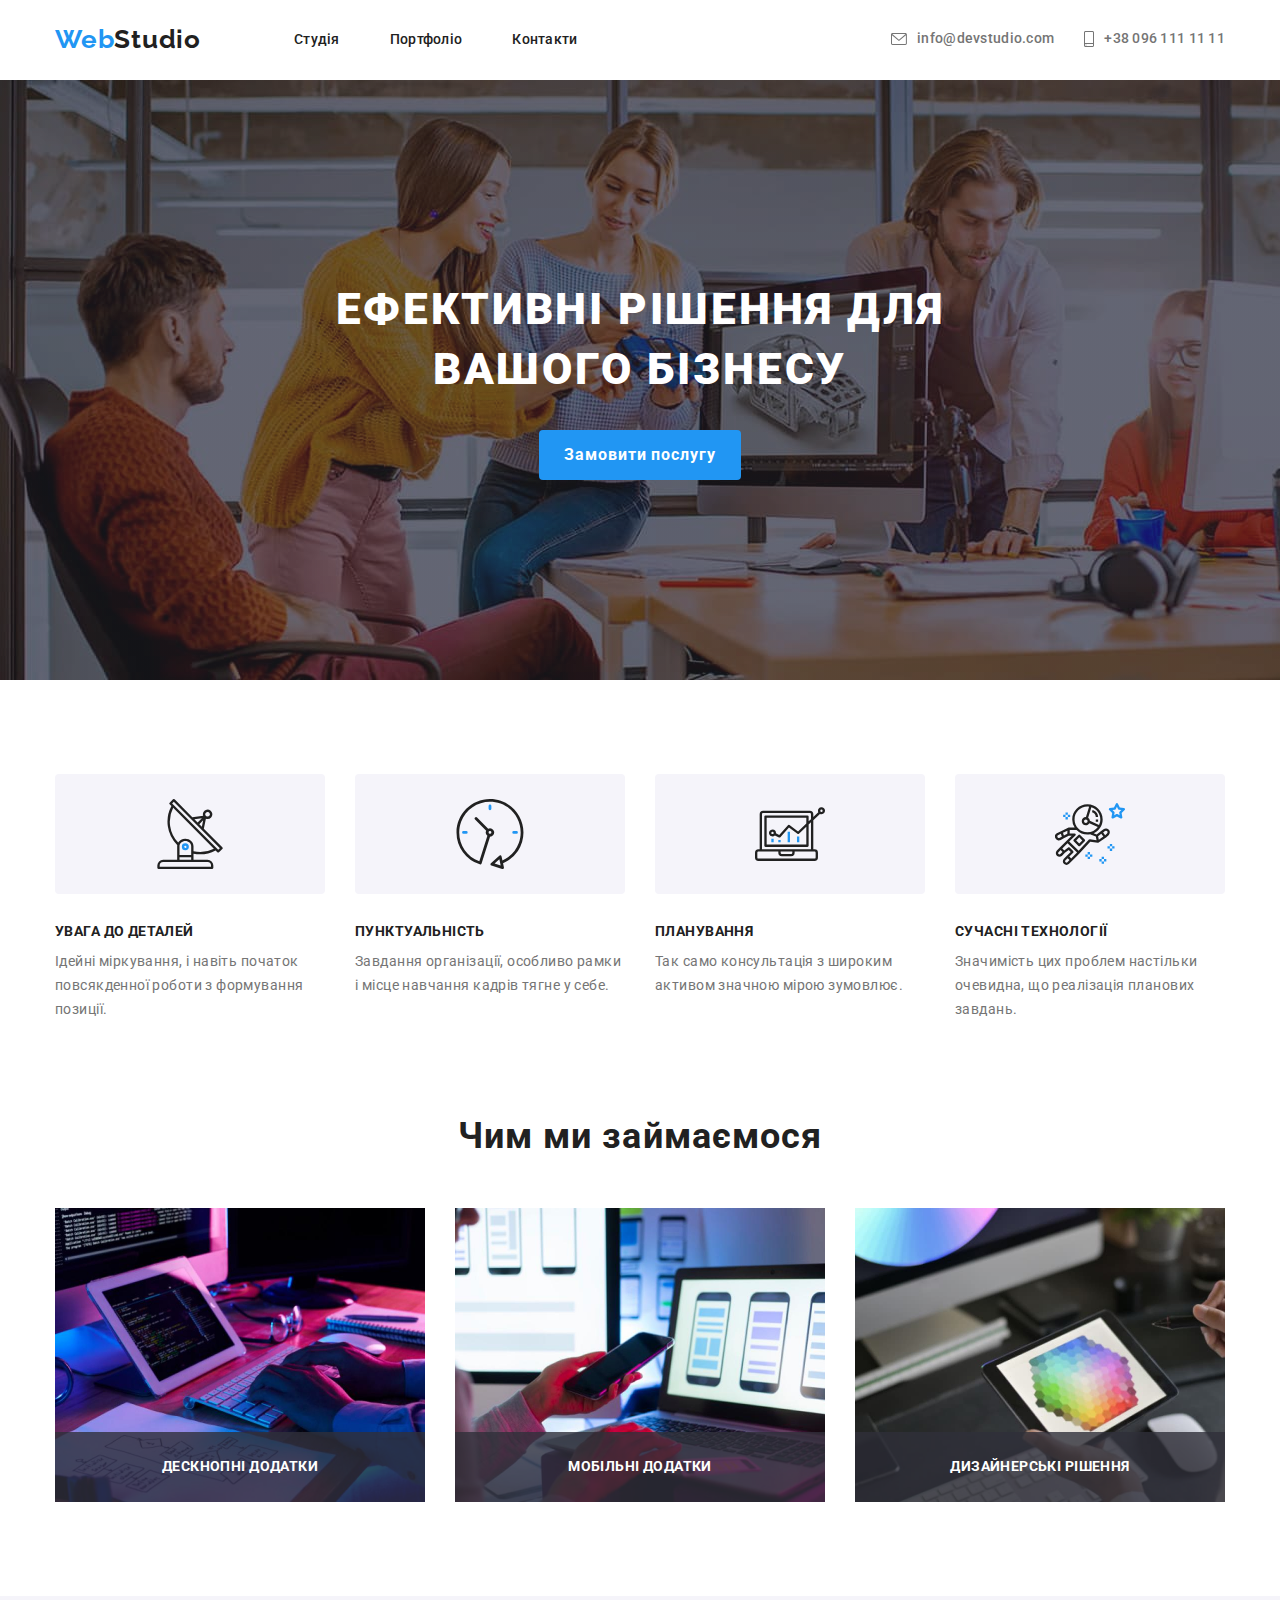
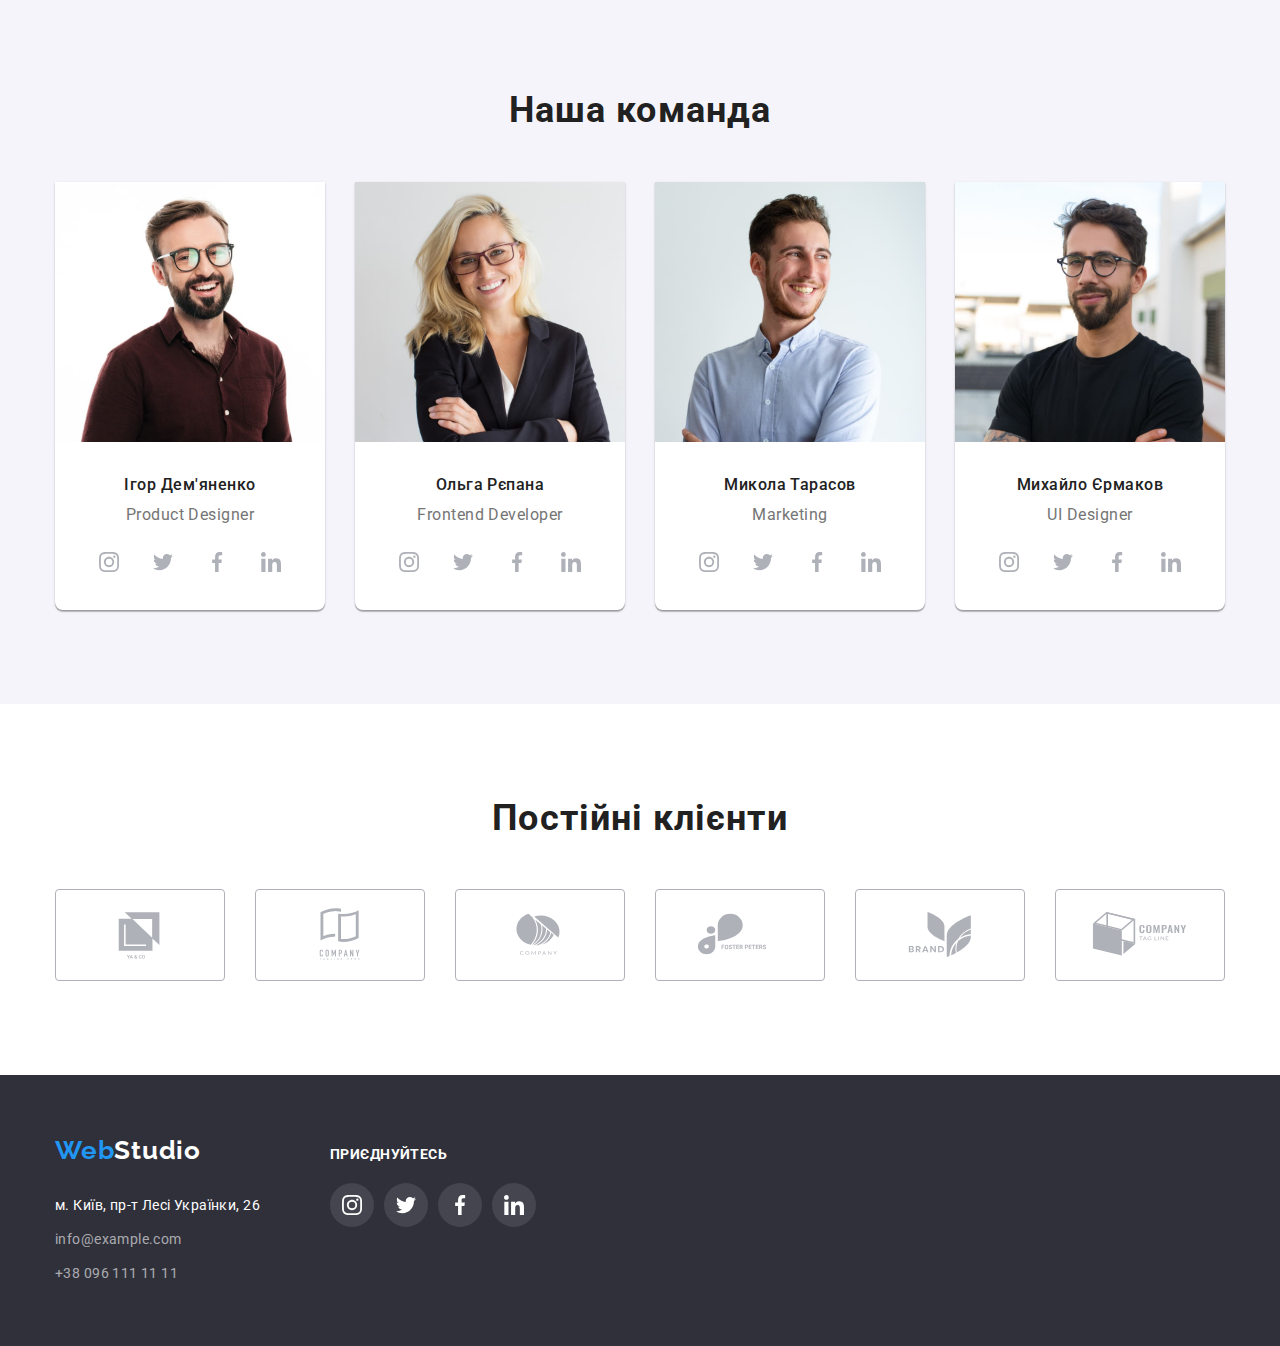
==== index.html @ 7681b35d "goit-markup-hw-05" ====
<!DOCTYPE html>
<html lang="en">
<head>
    <meta charset="UTF-8">
    <meta http-equiv="X-UA-Compatible" content="IE=edge">
    <meta name="viewport" content="width=device-width, initial-scale=1.0">
    <link rel="preconnect" href="https://fonts.googleapis.com">
    <link rel="preconnect" href="https://fonts.gstatic.com" crossorigin>
    <link href="https://fonts.googleapis.com/css2?family=Raleway:wght@700&family=Roboto:wght@400;500;700;900&display=swap" rel="stylesheet">
    <link rel="stylesheet" href="https://cdnjs.cloudflare.com/ajax/libs/modern-normalize/1.1.0/modern-normalize.min.css" />
    <link rel="stylesheet" href="./css/styles.css" />
    <title>Document</title>
</head>
<body>
    <!-- Шапка сайту -------------------------------->
    <header class="header">
        <div class="container">
        <nav class="header-nav">
            <span class="logo-setting">
                <a href="" class="logo ">Web</a></li>
                <a href="" class="logo black-logo">Studio</a></li>
            </span>
            <ul class="nav-list ">
                <li class="item-nav"><a href="#" class="site-nav">Студія</a></li>
                <li class="item-nav"><a href="./portfolio.html" class="site-nav">Портфоліо</a></li>
                <li class="item-nav"><a href="#" class="site-nav">Контакти</a></li>
            </ul>
        </nav>
            <ul class="header-addres">
                <li class="item"><a href="emaito:info@devstudio.com" class="header-contact"> 
                    <svg class="icon-email"> <use href="./images/icons.svg#icon-email"></use></svg>info@devstudio.com</a></li>
                <li class="item"><a href="tel:+38 096 111 11 11" class="header-contact">
                    <svg class="icon-tel"><use href="./images/icons.svg#icon-tel"></use></svg>+38 096 111 11 11</a></li>
            </ul>
        </div>
    </header>

    <main>
    <!-- Герой --------------------------------------->
        <section class="hero">
            <div class="container">
                <h1 class="hero-title">ЕФЕКТИВНІ РІШЕННЯ ДЛЯ<br>ВАШОГО БІЗНЕСУ</h1>
                <button class="hero-button" data-modal-open>Замовити послугу</button>
            </div>
        </section>
    <!-- Переваги ------------------------------------>
        <section class="info">
            <div class="container">
            <ul class="list-title">
                <li class="item">
                    <div class="icon-info">
                    <svg class="icon-attention"><use href="./images/icons.svg#icon-attention"></use></svg></div>
                    <h3 class="title">УВАГА ДО ДЕТАЛЕЙ</h3>
                    <p class="title-text">Ідейні міркування, і навіть початок повсякденної роботи з формування позиції.</p>
                </li>

                <li class="item">
                    <div class="icon-info">
                    <svg class="icon-attention"><use href="./images/icons.svg#icon-punctuality"></use></svg></div>
                    <h3 class="title">ПУНКТУАЛЬНІСТЬ</h3>
                    <p class="title-text">Завдання організації, особливо рамки і місце навчання кадрів тягне у себе.</p>
                </li>

                <li class="item">
                    <div class="icon-info">
                    <svg class="icon-attention"><use href="./images/icons.svg#icon-plan"></use></svg></div>
                    <h3 class="title">ПЛАНУВАННЯ</h3>
                    <p class="title-text">Так само консультація з широким активом значною мірою зумовлює.</p> 
                </li>

                <li class="item">
                    <div class="icon-info">
                    <svg class="icon-attention"><use href="./images/icons.svg#icon-technology"></use></svg></div>
                    <h3 class="title">СУЧАСНІ ТЕХНОЛОГІЇ</h3>
                    <p class="title-text">Значимість цих проблем настільки очевидна, що реалізація планових завдань.</p>
                </li>
            </ul>
        </div>
        </section>
    <!-- Заняття проекту ----------------------------->
            <section class="what-we-do">
                <div class="container">
                <h2 class="big-title">Чим ми займаємося</h2>
                <ul class="list-images">
                    <li class="item"> <img src="./images/image.jpg" alt="80% практики" width="370"/>
                        <div class="image-bottom"><p class="image-text">ДЕСКНОПНІ ДОДАТКИ</p></div>
                    </li>

                    <li class="item"> <img src="./images/image1.jpg" alt="робота з прогами на телефоні" width="370"/>
                        <div class="image-bottom"><p class="image-text">МОБІЛЬНІ ДОДАТКИ</p></div>
                    </li>

                    <li class="item"> <img src="./images/image2.jpg" alt="оформлення сайтів" width="370"/>
                        <div class="image-bottom"><p class="image-text">ДИЗАЙНЕРСЬКІ РІШЕННЯ</p></div>
                    </li>
                </ul>
            </div>
            </section>
    <!-- Команда проекту ----------------------------->
            <section class="team">
                <div class="container">
                    <h2 class="big-title">Наша команда</h2>
                <ul class="team-list ">
                    <li class="item"> 
                        <img src="./images/image3.jpg" alt="Ігор Дем'яненко" width="270"/>
                        <div class="worker-board">
                        <h3 class="name-worker">Ігор Дем'яненко</h3>
                        <p class="proffesion">Product Designer</p>
                        <ul class="social-list">
                            <li class="item"><a href="https://www.instagram.com/" class="social-link">  
                                    <svg class="social"><use href="./images/icons.svg#icon-instagram"></use></svg></a></li>
                            <li class="item"><a href="https://www.instagram.com/" class="social-link">
                                    <svg class="social"><use href="./images/icons.svg#icon-twitter"></use></svg></a></li>
                            <li class="item"><a href="https://www.instagram.com/" class="social-link"> 
                                    <svg class="social"><use href="./images/icons.svg#icon-facebook"></use></svg></a></li>
                            <li class="item"><a href="https://www.instagram.com/" class="social-link"> 
                                    <svg class="social"><use href="./images/icons.svg#icon-linkedin"></use></svg></a></li>
                        </ul>
                    </div>
                    </li>

                    <li class="item"> <img src="./images/image4.jpg" alt="Ольга Рєпана" width="270"/>
                        <div class="worker-board">
                        <h3 class="name-worker">Ольга Рєпана</h3>
                        <p class="proffesion">Frontend Developer</p>
                        <ul class="social-list">
                            <li class="item"><a href="https://www.instagram.com/" class="social-link">  
                                    <svg class="social"><use href="./images/icons.svg#icon-instagram"></use></svg></a></li>
                            <li class="item"><a href="https://www.instagram.com/" class="social-link">
                                    <svg class="social"><use href="./images/icons.svg#icon-twitter"></use></svg></a></li>
                            <li class="item"><a href="https://www.instagram.com/" class="social-link"> 
                                    <svg class="social"><use href="./images/icons.svg#icon-facebook"></use></svg></a></li>
                            <li class="item"><a href="https://www.instagram.com/" class="social-link"> 
                                    <svg class="social"><use href="./images/icons.svg#icon-linkedin"></use></svg></a></li>
                        </ul>
                    </div>
                    </li>

                    <li class="item"> <img src="./images/image5.jpg" alt="Микола Тарасов" width="270"/>
                        <div class="worker-board">
                        <h3 class="name-worker">Микола Тарасов</h3>
                        <p class="proffesion">Marketing</p>
                        <ul class="social-list">
                            <li class="item"><a href="https://www.instagram.com/" class="social-link">  
                                    <svg class="social"><use href="./images/icons.svg#icon-instagram"></use></svg></a></li>
                            <li class="item"><a href="https://www.instagram.com/" class="social-link">
                                    <svg class="social"><use href="./images/icons.svg#icon-twitter"></use></svg></a></li>
                            <li class="item"><a href="https://www.instagram.com/" class="social-link"> 
                                    <svg class="social"><use href="./images/icons.svg#icon-facebook"></use></svg></a></li>
                            <li class="item"><a href="https://www.instagram.com/" class="social-link"> 
                                    <svg class="social"><use href="./images/icons.svg#icon-linkedin"></use></svg></a></li>
                        </ul>
                    </div>
                    </li>

                    <li class="item"> <img src="./images/image6.jpg" alt="Михайло Єрмаков" width="270"/>
                        <div class="worker-board">
                        <h3 class="name-worker">Михайло Єрмаков</h3>
                        <p class="proffesion">UI Designer</p>
                        <ul class="social-list">
                            <li class="item"><a href="https://www.instagram.com/" class="social-link">  
                                    <svg class="social"><use href="./images/icons.svg#icon-instagram"></use></svg></a></li>
                            <li class="item"><a href="https://www.instagram.com/" class="social-link">
                                    <svg class="social"><use href="./images/icons.svg#icon-twitter"></use></svg></a></li>
                            <li class="item"><a href="https://www.instagram.com/" class="social-link"> 
                                    <svg class="social"><use href="./images/icons.svg#icon-facebook"></use></svg></a></li>
                            <li class="item"><a href="https://www.instagram.com/" class="social-link"> 
                                    <svg class="social"><use href="./images/icons.svg#icon-linkedin"></use></svg></a></li>
                        </ul>
                    </div>
                    </li>
                </ul>
                </div>
            </section>
            <section class="client">
                <div class="container">
                    <h2 class="big-title">Постійні клієнти</h2>
                    <ul class="client-list">
                        <li class="item"> <a href="#" class="client-link">
                            <svg class="icon-client"><use href="./images/icons.svg#icon-yasco"></use></svg></a></li>
                        <li class="item"> <a href="#" class="client-link">
                            <svg class="icon-client"><use href="./images/icons.svg#icon-tagline"></use></svg></a></li>
                        <li class="item"> <a href="#" class="client-link">
                            <svg class="icon-client"><use href="./images/icons.svg#icon-company"></use></svg></a></li>
                        <li class="item"> <a href="#" class="client-link">
                            <svg class="icon-client"><use href="./images/icons.svg#icon-foster"></use></svg></a></li>
                        <li class="item"> <a href="#" class="client-link">
                            <svg class="icon-client"><use href="./images/icons.svg#icon-brand"></use></svg></a></li>
                        <li class="item"> <a href="#" class="client-link">
                            <svg class="icon-client"><use href="./images/icons.svg#icon-companytagline"></use></svg></a></li>
                    </ul>
                </div>
            </section>
    </main>

<!-- Footer ------------------------------------------>
    <footer class="footer">
        <div class="container">
            <div class="footer-adress">
            <span class="logo-setting">
                <a href="" class="logo">Web</a></li>
                <a href="" class="logo logo-white">Studio</a></li>
            </span>
            <ul class="footer-list">
                <li class="item"><a href="" class="footer-street">м. Київ, пр-т Лесі Українки, 26</a></li>
                <li class="item"><a href="emailto:info@example.com" class="footer-contact">info@example.com</a></li>
                <li class="item"><a href="tel:+38 096 111 11 11" class="footer-contact">+38 096 111 11 11</a></li>
            </ul>
            </div>
            <div class="container-join">
            <h2 class="footer-title">ПРИЄДНУЙТЕСЬ</h2>
        <ul class="footer-social">
            <li class="item"><a href="https://www.instagram.com/"class="footer-button">
                    <svg class="social"><use href="./images/icons.svg#icon-instagram"></use></svg></a></li>
            <li class="item"><a href="https://www.instagram.com/"class="footer-button">
                    <svg class="social"><use href="./images/icons.svg#icon-twitter"></use></svg></a></li>
            <li class="item"><a href="https://www.instagram.com/"class="footer-button">
                    <svg class="social"><use href="./images/icons.svg#icon-facebook"></use></svg></a></li>
            <li class="item"><a href="https://www.instagram.com/"class="footer-button">
                    <svg class="social"><use href="./images/icons.svg#icon-linkedin"></use></svg></a></li>
        </ul>
            </div>
        </div>
    </footer>
    <div class="overlay is-hidden" data-modal>
        <div class="modal">
            <button class="button-x" data-modal-close>
            <svg class="icon-x"><use href="./images/icons.svg#icon-x"></use></svg>
            </button>
        </div>
    </div>
    <script src="./js/modal.js"></script>
</body>
</html>
---- css/styles.css ----
:root {
    --primary-text-color: #757575;
    --title-text-color: #212121;
    --button-color: #2196F3;
    }
    
    /* body----------------------------------------------------------*/
    ul,li,a,p,h1,h2,h3,h4,h5,h6{
        padding: 0px;
        margin:0px;
        list-style-type: none;
        text-decoration: none;
    }
    body {
        font-family: Roboto, sans-serif;
        color:var(--primary-text-color);
    }
    
    /*header---------------------------------------------------------*/
    .header {
        padding:0px;
        padding-top: 24px;
        padding-bottom: 25px;
        overflow: hidden;
    }
    .header > .container{
        width: 1200px;
        display: flex;
        padding: 0px 15px;
        margin:0px auto;
        justify-content: space-between;
    }
    .header-border {
        border-bottom: 1px solid #ECECEC;
    }
    .header-nav{
        display: inline-flex;
        align-items: center;
    }
    /* logo----------------------------------------------------------*/
    .logo-setting{
        display: flex;
    }
    .logo {
        font-family: Raleway, Georgia;
        color:#2196F3;
        font-weight: 700;
        font-size: 26px;
        line-height: 1.19;
        letter-spacing: 0.03em;
    }
    .black-logo{
        color:var(--title-text-color)
    }
/* header nav----------------------------------------------------*/
.nav-list{
    display: inline-flex;
    padding: 0;
    margin-left:93px;
}
.nav-list > .item-nav+.item-nav{
    margin-left:50px;
}
.nav-list > .item-nav{
    position: relative;
}
.you-here{
    
}
.site-nav::after{
    content: "";
    display: flex;
    position:absolute;
    width: 100%;
    height: 4px;
    background-color: var(--button-color);
    border-radius: 2px;
    left:0px;
    top:46px;
    opacity: 0;
    transition: opacity 250ms cubic-bezier(0.4, 0, 0.2, 1);
}
.site-nav:hover::after,
.site-nav:focus::after{
    opacity:1;
    transition: opacity 250ms cubic-bezier(0.4, 0, 0.2, 1);;
}
.site-nav {
    color: var(--title-text-color);
    font-weight: 500;
    font-size: 14px;
    line-height: 1.14;
    letter-spacing: 0.02em;
    text-decoration: none;
    transition: color 250ms cubic-bezier(0.4, 0, 0.2, 1);
}
.site-nav:hover,
.site-nav:focus{
    color: var(--button-color);
    transition: color 250ms cubic-bezier(0.4, 0, 0.2, 1);
}
/* header-contact------------------------------------------------*/
.header-addres{
    display: flex;
    align-items: center;
}
.header-contact{
    display: flex;
    color: var(--primary-text-color);
    font-weight: 500;
    font-size: 14px;
    line-height: 1.14;
    letter-spacing: 0.02em;
    text-decoration: none;
    align-items: center;
    transition: color 250ms cubic-bezier(0.4, 0, 0.2, 1);
}
.header-addres > .item+.item{
    margin-left: 30px;
}
.header-contact:hover,
.header-contact:focus{
    color: var(--button-color);
    transition: color 250ms cubic-bezier(0.4, 0, 0.2, 1);
}
.icon-email{
    display: inline-block;
    width: 16px;
    height: 12px;
    margin-right: 10px;
    fill:currentColor;
}
.icon-tel{
    display: inline-block;
    width: 10px;
    height: 16px;
    fill: currentColor;
    margin-right: 10px;
    transition: color 250ms cubic-bezier(0.4, 0, 0.2, 1);
}
.icon-tel:hover,
.icon-tel:focus{
    fill:var(--button-color);
    transition: color 250ms cubic-bezier(0.4, 0, 0.2, 1);
}

/*hero-----------------------------------------------------------*/
.hero {
    margin: auto;
    max-width: 1600px;
    background-image:
    linear-gradient(to right,
    rgba(47, 48, 58, 0.4),
    rgba(47, 48, 58, 0.4)
    ), 
    url(../images/new_photo.jpg);
    text-align: center;
    padding: 200px 0px;
}
.hero > .container{
    padding: 0px 15px;
    display: block;
    margin:0px auto;
    width: 1200px;
}
.hero-title {
    margin-bottom:30px;
    color:#FFFFFF;
    font-weight: 900;
    font-size: 44px;
    line-height: 1.36;
    letter-spacing: 0.06em;
}
.hero-button{
    display: inline-block;
    border: 1px solid transparent;
    border-radius: 4px;
    padding: 9px 24px ;
    font-family: Roboto, sans-serif;
    color:#FFFFFF;
    font-weight: 700;
    font-size: 16px;
    line-height: 1.92;
    background-color: var(--button-color);
    letter-spacing: 0.06em;
    justify-content: center;
    transform: scale(1);
    transition: transform 250ms cubic-bezier(0.4, 0, 0.2, 1);
}
.hero-button:hover,
.hero-button:focus{
    transform: scale(1.1);
    transition: transform 250ms cubic-bezier(0.4, 0, 0.2, 1);
}
.overlay{
    position: fixed;
    top:0;
    left:0;
    height: 100%;
    width: 100%;
    background-color:rgba(0, 0, 0, 0.2);
}
.overlay.is-hidden{
    opacity:0;
    pointer-events: none;
}
.modal{
    width: 528px;
    height: 581px;
    position: absolute;
    left:50%;
    top:50%;
    transform: translate(-50%, -50%);
    background-color: #fff;
    box-shadow: 0px 1px 3px rgba(0, 0, 0, 0.12), 
    0px 1px 1px rgba(0, 0, 0, 0.14), 
    0px 2px 1px rgba(0, 0, 0, 0.2);
    border-radius: 4px;

}
.button-x{
    position: absolute;
    padding: 0px;
    top:8px;
    right: 8px;
    width: 30px;
    height: 30px;
    border: 1px solid rgba(0, 0, 0, 0.1);
    border-radius: 50%;
    background-color: #FFFFFF;
    transform: scale(1);
    transition: transform 250ms cubic-bezier(0.4, 0, 0.2, 1),
    background-color 250ms cubic-bezier(0.4, 0, 0.2, 1);
}
.button-x:hover,
.button-x:focus{
    transform: scale(1.1);
    background-color: #2196F3;
    transition: transform 250ms cubic-bezier(0.4, 0, 0.2, 1),
    background-color 250ms cubic-bezier(0.4, 0, 0.2, 1);
}
.icon-x{
    position: absolute;
    width: 11px;
    height: 11px;
    left:50%;
    top:50%;
    transform: translate(-50%, -50%);
}
/*Переваги-------------------------------------------------------*/
.info{
    background-color: #FFFFFF;
    padding: 94px 0px;
}
.info>.container {
    width: 1200px;
    padding: 0px 15px;
    margin: 0px auto;
}
.list-title{
    display:flex;
}
.list-title > .item{
    width: 270px;
}
.list-title > .item+.item{
    margin-left:30px
}
.title {
    color:var(--title-text-color);
    font-size: 14px;
    line-height: 1.14;
    letter-spacing: 0.03em;
    text-transform: uppercase;
}
.title-text {
    margin-top:10px;
    color:var(--primary-text-color);
    font-weight: 400;
    font-size: 14px;
    line-height: 1.71;
    letter-spacing: 0.03em;
}
.icon-attention{
    height: 70px;
    width: 70px;
    justify-content: center;
    align-items: center;
}
.icon-info{
    display: flex;
    width: 270px;
    height: 120px;
    justify-content: center;
    align-items: center;
    background-color: #F5F4FA;
    margin-bottom: 30px;
    border-radius: 4px;
}
/*Чим ми займаємось----------------------------------------------*/
.what-we-do{
    background-color: #FFFFFF;
    padding-bottom: 94px;
}
.what-we-do> .container{
    width: 1200px;
    padding: 0px 15px;
    margin: 0px auto;
}
.big-title{
    color:var(--title-text-color);
    font-size: 36px;
    line-height: 1.16;
    text-align: center;
    letter-spacing: 0.03em;
}
.list-images{
    display: flex;
    justify-content: space-between;
    margin-top: 50px;
}
.list-images > .item {
    height: 294px;
    position: relative;
}
.image-bottom{
    position:absolute;
    width: 100%;
    padding: 27px 0px;
    background-color: rgba(47, 48, 58, 0.8);
    bottom:0px;
    left:0px;
}
.image-text{
    padding: 0px 15px;
    font-family: 'Roboto';
    font-style: normal;
    font-weight: 700;
    font-size: 14px;
    line-height: 1.14;
    text-align: center;
    letter-spacing: 0.03em;
    text-transform: uppercase;
    color: #FFFFFF;
}
/*team-----------------------------------------------------------*/
.team{
    background-color: #F5F4FA;
    padding: 94px 0px;
}
.team > .container {
    width: 1200px;
    padding: 0px 15px;
    margin:0px auto;
}
.team-list{
    margin-top:50px;
    display: flex;
    justify-content: space-between;
}
.team-list > .item {
    background-color: #FFFFFF;
    width: 270px;
    height: 428px;
    box-shadow: 
    0px 1px 3px rgba(0, 0, 0, 0.12), 
    0px 1px 1px rgba(0, 0, 0, 0.14), 
    0px 2px 1px rgba(0, 0, 0, 0.2);
    border-radius: 0px 0px 8px 8px;
}
.worker-board {
    justify-content: center;
    text-align: center;
    padding: 30px 0px;
}
.name-worker{
    margin-bottom:10px;
    color:var(--title-text-color);
    font-weight: 500;
    font-size: 16px;
    line-height: 1.18;
    letter-spacing: 0.03em;
}
.proffesion{
    font-size: 16px;
    line-height: 1.19;  
    letter-spacing: 0.03em;
}
.social-list{
    display: flex;
    margin-top: 16px;
    padding: 0px 32px;
}
.social-list > .item {
    width: 44px;
    height: 44px;
}
.social-list > .item+.item{
    margin-left:10px;
}
.social{
    width:20px; 
    height:20px;
    fill:currentColor;
}
.social-link{
    display: flex;
    width: 100%;
    height: 100%;
    border:none;
    border-radius: 50%;
    color:#AFB1B8;
    background-color: #FFFFFF;
    justify-content: center;
    align-items: center;
    transition: color 250ms cubic-bezier(0.4, 0, 0.2, 1),
    background-color 250ms cubic-bezier(0.4, 0, 0.2, 1);
}
.social-link:hover,
.social-link:focus{
    color:#FFFFFF;
    background-color: var(--button-color);
    transition: color 250ms cubic-bezier(0.4, 0, 0.2, 1),
    background-color 250ms cubic-bezier(0.4, 0, 0.2, 1);
}
/*client------------------------------------------------------------*/
.client{
    padding: 94px 0px;
}
.client > .container{
    width: 1200px;
    padding: 0px 15px;
    margin:0px auto;
}
.client-list{
    display:flex;
    margin-top:50px;
}
.client-list > .item{
    width: 170px;
    height: 92px;
}
.client-list > .item+.item{
    margin-left:30px;
}
.icon-client{
    fill:currentColor;
    width: 106px;
    height: 60px;
}
.client-link{
    display: flex;
    height: 100%;
    width: 100%;
    border: 1px solid #AFB1B8;
    border-radius: 4px;
    color:#AFB1B8;
    background:#FFFFFF;
    justify-content: center;
    align-items: center;
    transition: color 250ms cubic-bezier(0.4, 0, 0.2, 1);
}
.client-link:hover,
.client-link:focus{
    color:var(--button-color);
    border-color:var(--button-color);
    transition: color 250ms cubic-bezier(0.4, 0, 0.2, 1);
}
/*footer---------------------------------------------------------*/
.footer{
    display: flex;
    background-color: #2F303A;
    padding: 60px 0px;
}
.footer > .container {
    display: flex;
    width: 1200px;
    padding: 0px 15px;
    margin:0px auto;
    align-items: baseline;
    transition: color 250ms cubic-bezier(0.4, 0, 0.2, 1);
}
.footer-adress{
    margin-right: 70px;
}
.logo-white{
    color:#FFFFFF;
}
.footer-list{
    display: block;
    margin-top:28px;
}
.footer-list > .item+.item {
    margin-top:10px;
}
.footer-street{
    color: #FFFFFF;
    font-size: 14px;
    line-height: 1.71;
    text-decoration: none;
    letter-spacing: 0.03em;
}
.footer-contact{
    color: rgba(255, 255, 255, 0.6);
    font-size: 14px;
    line-height: 1.71;
    text-decoration: none;
    letter-spacing: 0.03em;
    transition: color 250ms cubic-bezier(0.4, 0, 0.2, 1);
}
.footer-adress:hover,.footer-adress:focus,
.footer-contact:hover,.footer-contact:focus{
    color: var(--button-color);
    transition: color 250ms cubic-bezier(0.4, 0, 0.2, 1);
}
.footer-title{
    font-family: 'Roboto';
    font-style: normal;
    font-size: 14px;
    line-height: 1.14;
    letter-spacing: 0.03em;
    color:#FFFFFF;
    margin-bottom:20px;
}
.footer-social{
    display: flex;
}
.footer-social > .item+.item{
    margin-left:10px;
}
.footer-social > .item {
    width: 44px;
    height: 44px;
}
.social{
    width:20px; 
    height:20px;
    fill:currentColor;
}
.footer-button{
    display: flex;
    width: 100%;
    height: 100%;
    border:none;
    border-radius: 50%;
    color:#FFFFFF;
    background: rgba(255, 255, 255, 0.1);
    justify-content: center;
    align-items: center;
    transition: background-color 250ms cubic-bezier(0.4, 0, 0.2, 1);
}
.footer-button:hover,
.footer-button:focus{
    background-color: var(--button-color);
    transition: background-color 250ms cubic-bezier(0.4, 0, 0.2, 1);
}
/*Портфолио-------------------------------------------------------*/
/*-------------------------------------------------------Портфолио*/
/*Меню панорами--------------------------------------------------------*/
.panorama{
    padding: 94px 0px;
}
.panorama>.container {
    display: block;
    width: 1200px;
    padding: 0px 15px;
    margin:0px auto;
}
.menu-list { 
    display: flex;
    margin-bottom: 50px;
    justify-content: center;
}
.button-menu{
    font-family: Roboto, Ariel;
    color:var(--title-text-color);
    font-weight: 500;
    font-size: 16px;
    line-height: 1.62;
    text-align: center;
    letter-spacing: 0.03em;
    background-color: #F5F4FA;
    border: 1px solid transparent;
    padding: 6px 22px;
    border-radius: 4px;
    transition: color 250ms cubic-bezier(0.4, 0, 0.2, 1),
    background-color 250ms cubic-bezier(0.4, 0, 0.2, 1),
    box-shadow 250ms cubic-bezier(0.4, 0, 0.2, 1);
}
.menu-list > .item+.item {
    margin-left:8px;
}
.button-menu:hover,
.button-menu:focus{
    color:#FFFFFF;
    background-color: var(--button-color);
    box-shadow: 
    0px 3px 1px rgba(0, 0, 0, 0.1), 
    0px 1px 2px rgba(0, 0, 0, 0.08), 
    0px 2px 2px rgba(0, 0, 0, 0.12);
    transition: color 250ms cubic-bezier(0.4, 0, 0.2, 1),
    background-color 250ms cubic-bezier(0.4, 0, 0.2, 1),
    box-shadow 250ms cubic-bezier(0.4, 0, 0.2, 1);
}
/*панорама--------------------------------------------------------*/
.panorama-list { 
    display: flex;
    flex-wrap:wrap;
    margin:-15px;
}
.panorama-list > .item {
    width: 370px;
    height: 404px;
    border: 1px solid #EEEEEE;
    margin:15px;
    transition: box-shadow 250ms cubic-bezier(0.4, 0, 0.2, 1);
}
.panorama-list > .item:hover,
.panorama-list > .item:focus{
    box-shadow: 
    0px 1px 1px rgba(0, 0, 0, 0.12), 
    0px 4px 4px rgba(0, 0, 0, 0.06), 
    1px 4px 6px rgba(0, 0, 0, 0.16);
    transition: box-shadow 250ms cubic-bezier(0.4, 0, 0.2, 1);
}
.panorama-under {
    padding: 20px 24px 20px 24px;
}
.panorama-title{
    color:var(--title-text-color);
    font-size: 18px;
    line-height: 2;
    letter-spacing: 0.06em;
}
.panorama-text{
    font-size: 16px;
    line-height: 1.88;
    letter-spacing: 0.03em;
}
/*-----------------------------------------------------*/
.container-move{
    display: flex;
    position: relative;
    width: 370px;
    height: 294px;
    overflow: hidden;
}
.move-up{
    position: absolute;
    padding: 63px 0px;
    width: 100%;
    height: 100%;
    background: rgba(33, 150, 243, 0.9);
    transform: translateY(100%);
    transition: transform 250ms cubic-bezier(0.4, 0, 0.2, 1);
}
.container-move:hover .move-up{
    transform: translateY(0%);
    transition: transform 250ms cubic-bezier(0.4, 0, 0.2, 1);
}
.move-text{
    padding: 0px 24px;
    font-style: normal;
    font-size: 18px;
    line-height: 1.58;
    letter-spacing: 0.03em;
    color: #FFFFFF;
}
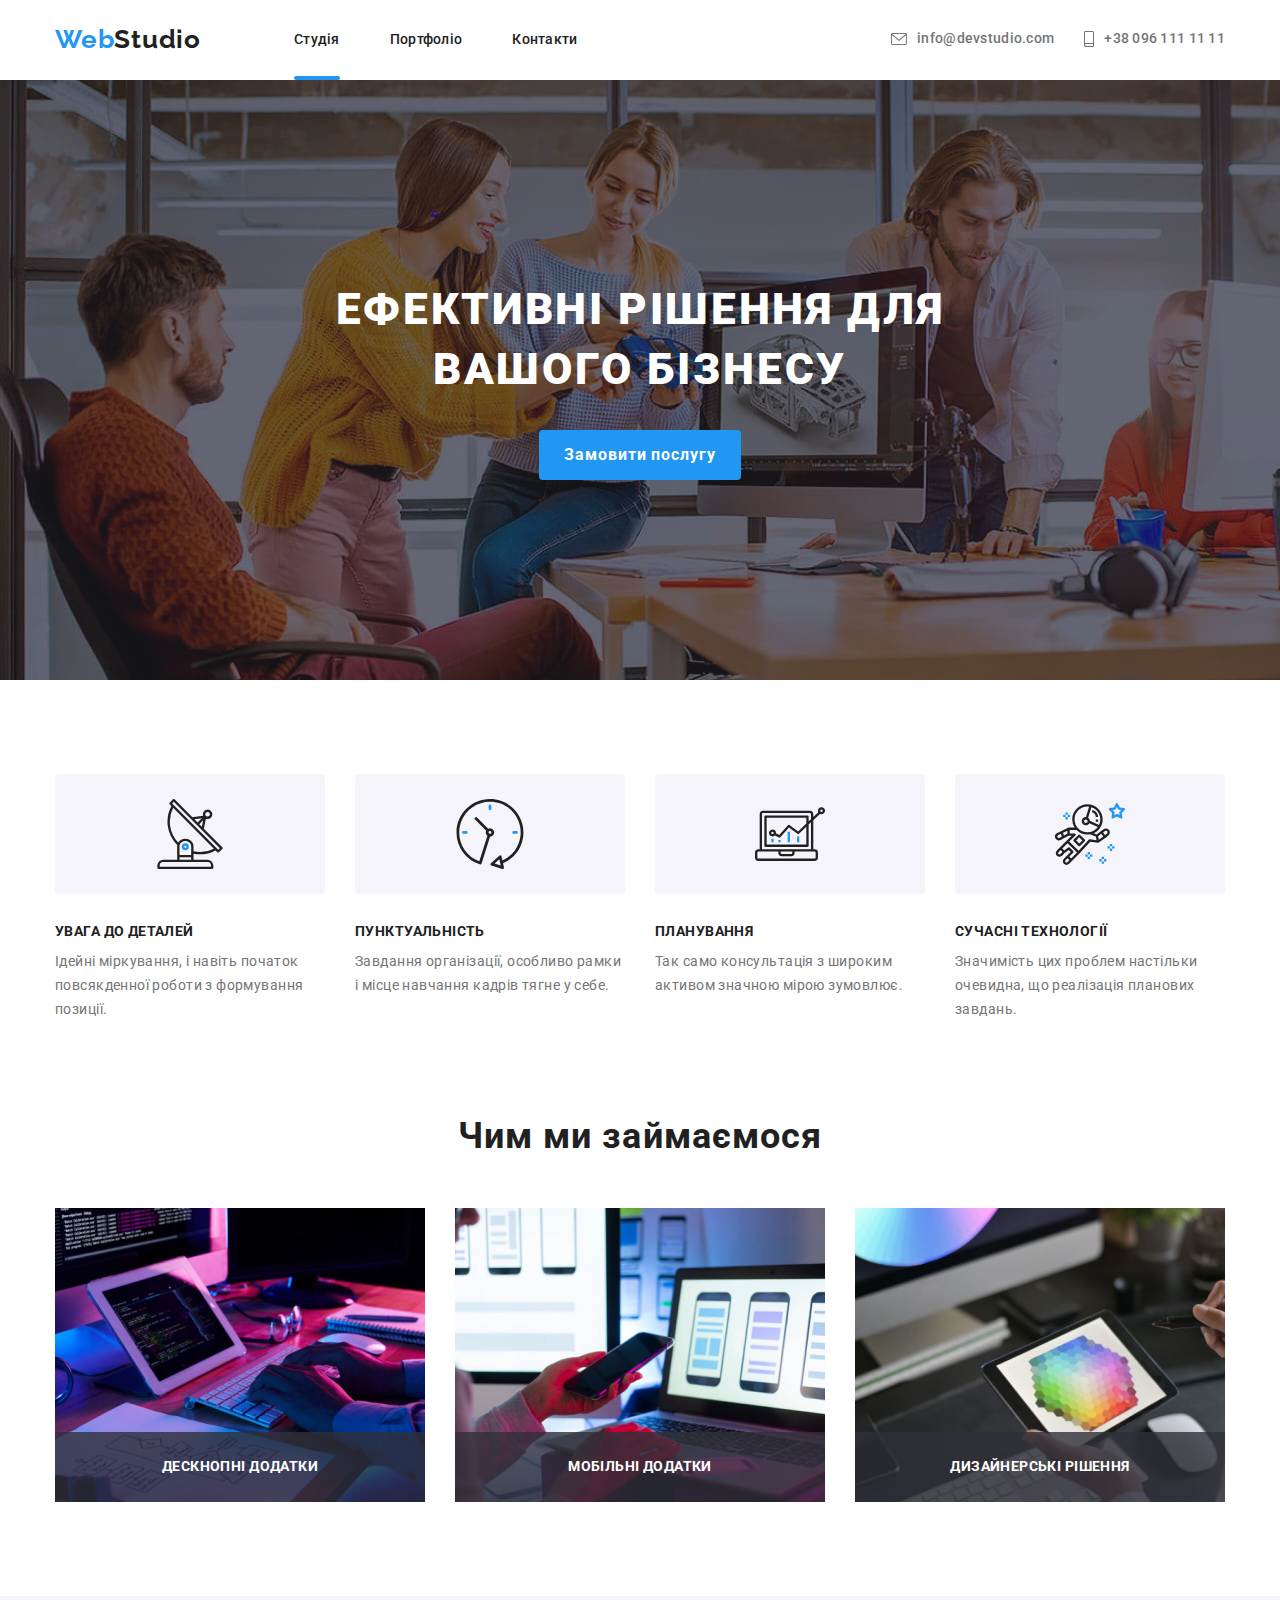
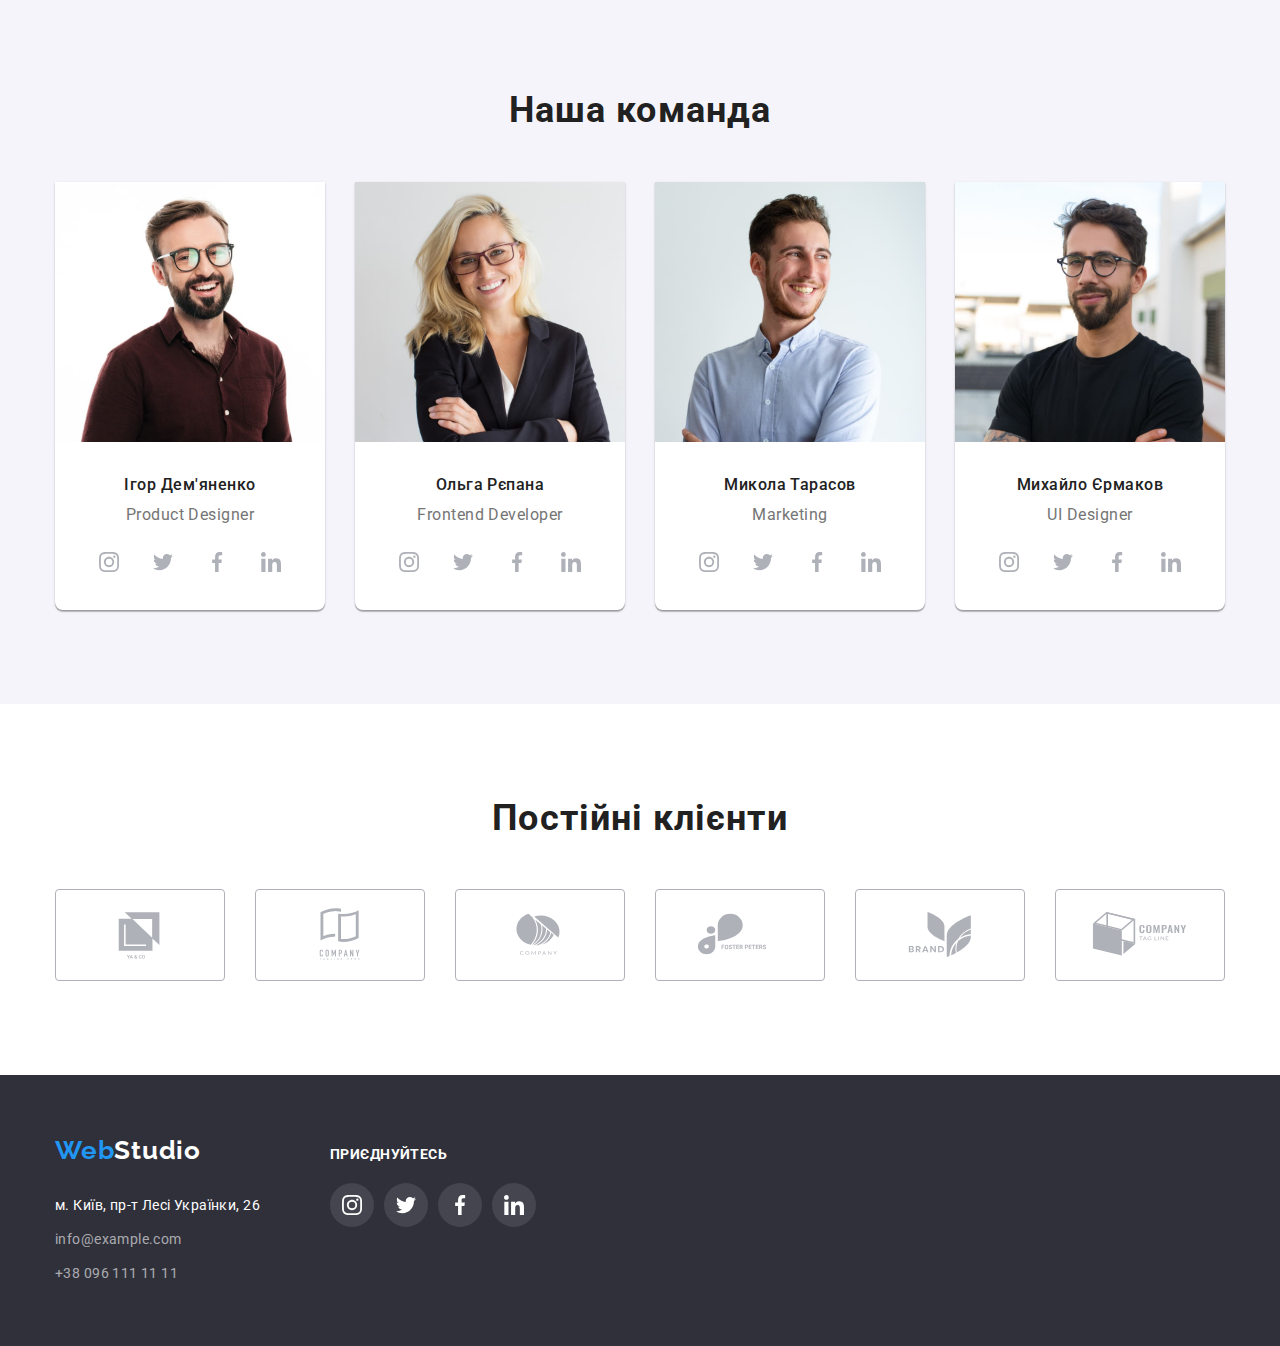
==== commit f126a65a: "goit-markup-hw-05" ====
--- a/index.html
+++ b/index.html
@@ -22,8 +22,8 @@
             </span>
             <ul class="nav-list ">
                 <li class="item-nav"><a href="#" class="site-nav">Студія</a></li>
-                <li class="item-nav"><a href="./portfolio.html" class="site-nav">Портфоліо</a></li>
-                <li class="item-nav"><a href="#" class="site-nav">Контакти</a></li>
+                <li class="item-nav"><a href="./portfolio.html" class="site-nav border">Портфоліо</a></li>
+                <li class="item-nav"><a href="#" class="site-nav border">Контакти</a></li>
             </ul>
         </nav>
             <ul class="header-addres">
--- a/css/styles.css
+++ b/css/styles.css
@@ -64,10 +64,7 @@
 .nav-list > .item-nav{
     position: relative;
 }
-.you-here{
-    
-}
-.site-nav::after{
+.site-nav.border::after{
     content: "";
     display: flex;
     position:absolute;
@@ -80,12 +77,24 @@
     opacity: 0;
     transition: opacity 250ms cubic-bezier(0.4, 0, 0.2, 1);
 }
-.site-nav:hover::after,
-.site-nav:focus::after{
+.site-nav.border:hover::after,
+.site-nav.border:focus::after{
     opacity:1;
-    transition: opacity 250ms cubic-bezier(0.4, 0, 0.2, 1);;
-}
-.site-nav {
+    transition: opacity 250ms cubic-bezier(0.4, 0, 0.2, 1);
+}
+.site-nav::after{
+    content: "";
+    display: flex;
+    position:absolute;
+    width: 100%;
+    height: 4px;
+    background-color: var(--button-color);
+    border-radius: 2px;
+    left:0px;
+    top:46px;
+    opacity: 1;
+}
+.site-nav{
     color: var(--title-text-color);
     font-weight: 500;
     font-size: 14px;
@@ -205,18 +214,25 @@
     pointer-events: none;
 }
 .modal{
+    position: absolute;
     width: 528px;
     height: 581px;
-    position: absolute;
+    top:50%;
     left:50%;
-    top:50%;
-    transform: translate(-50%, -50%);
+    translate: -50% -50%;
     background-color: #fff;
     box-shadow: 0px 1px 3px rgba(0, 0, 0, 0.12), 
     0px 1px 1px rgba(0, 0, 0, 0.14), 
     0px 2px 1px rgba(0, 0, 0, 0.2);
     border-radius: 4px;
-
+}
+.overlay.is-hidden > .modal{
+    scale:0.6;
+    transition: scale 250ms cubic-bezier(0.4, 0, 0.2, 1);
+}
+.overlay:not(.is-hidden) > .modal{
+    scale:1;
+    transition: scale 250ms cubic-bezier(0.4, 0, 0.2, 1);
 }
 .button-x{
     position: absolute;
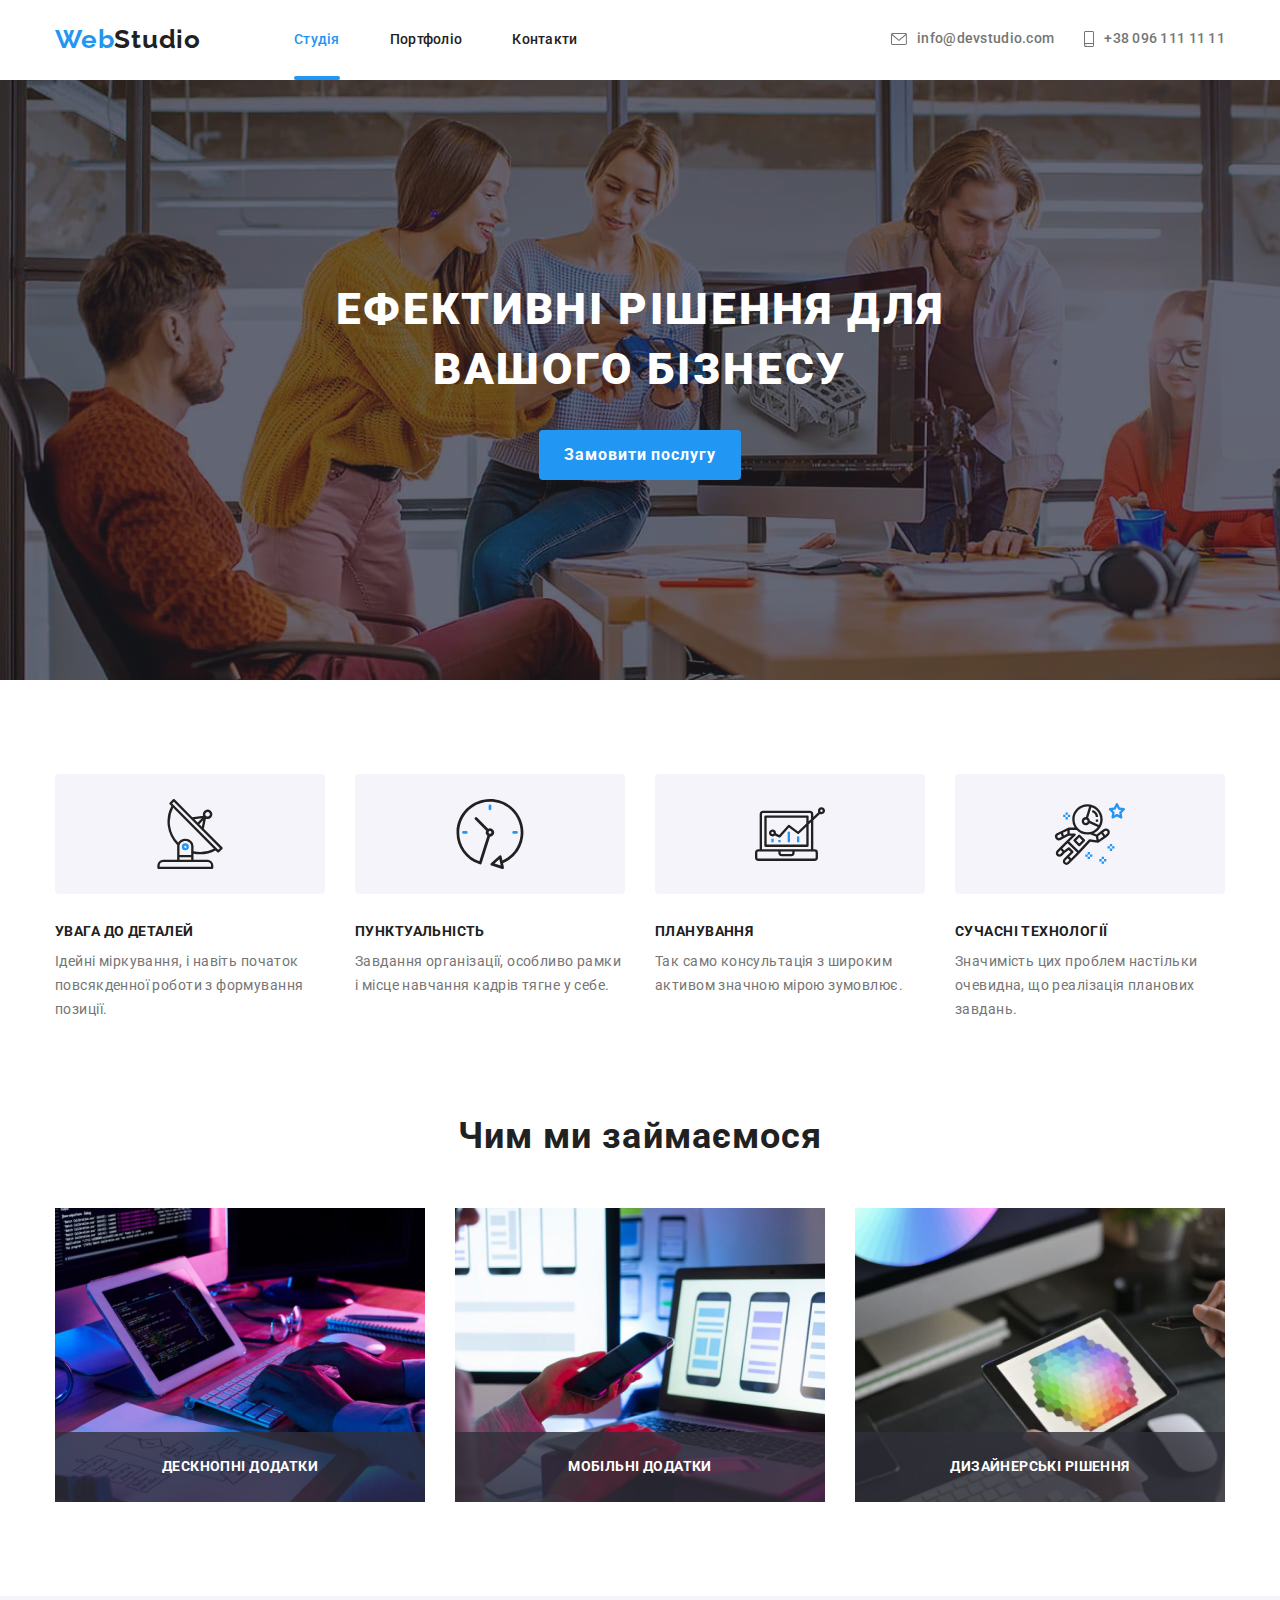
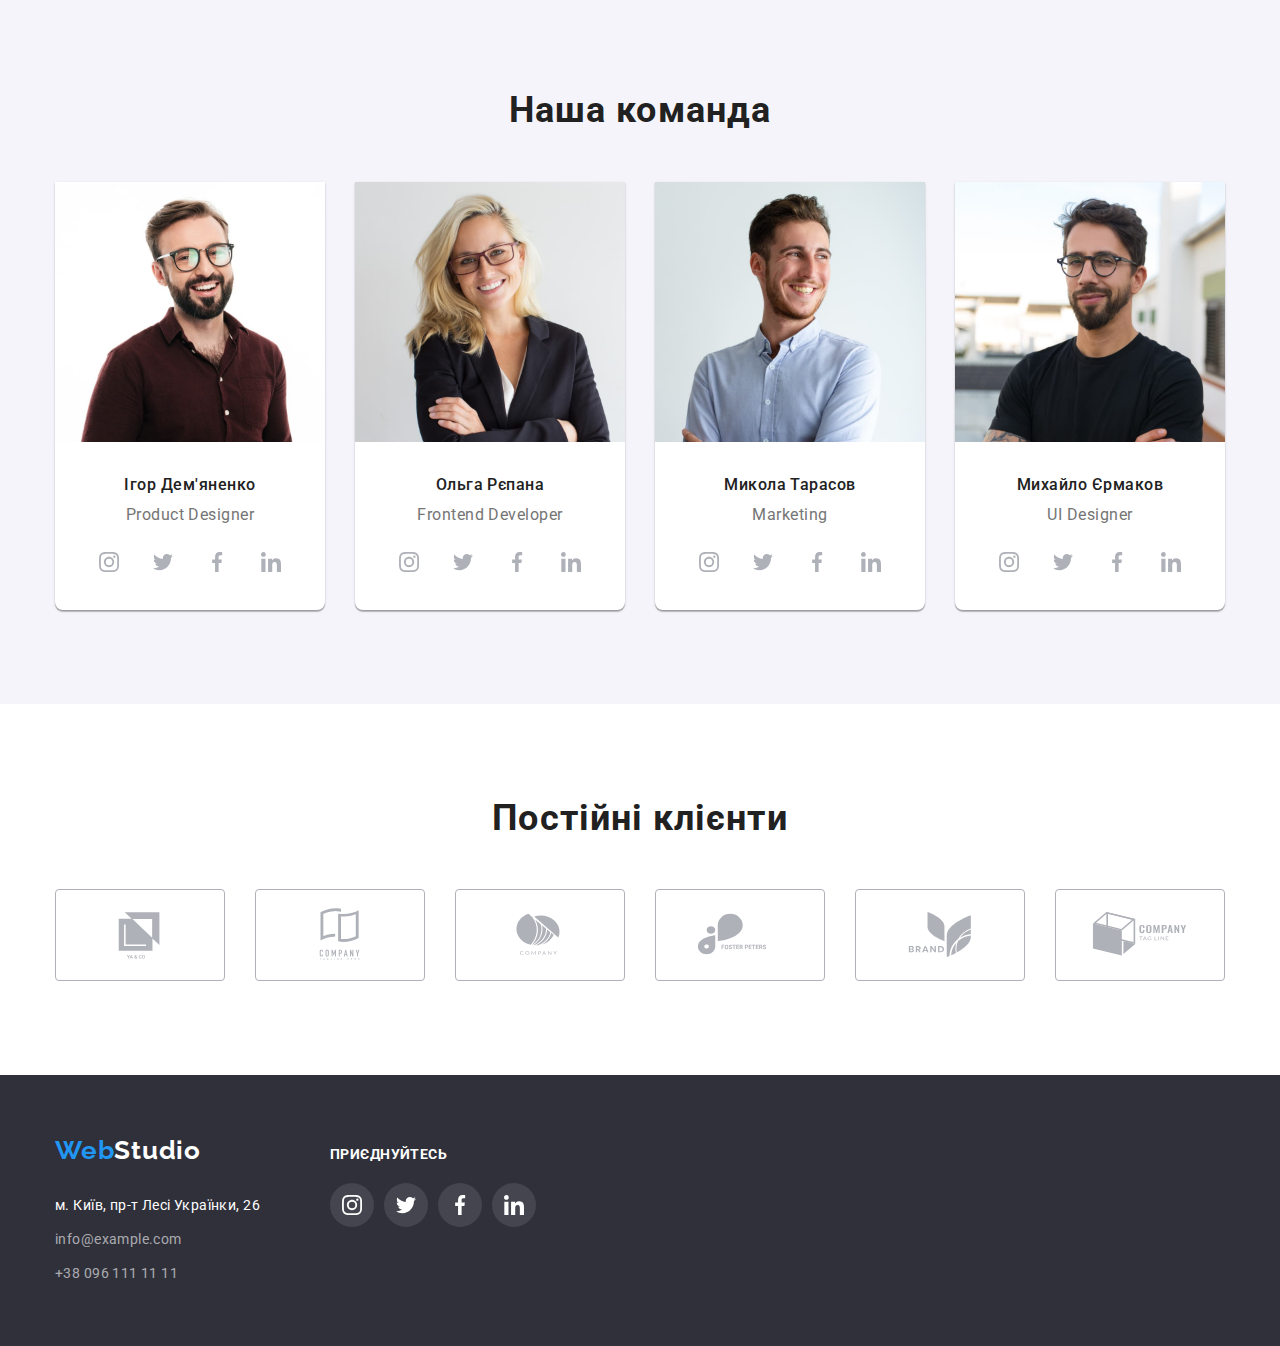
==== commit bc615daa: "goit-markup-hw-05" ====
--- a/index.html
+++ b/index.html
@@ -21,7 +21,7 @@
                 <a href="" class="logo black-logo">Studio</a></li>
             </span>
             <ul class="nav-list ">
-                <li class="item-nav"><a href="#" class="site-nav">Студія</a></li>
+                <li class="item-nav"><a href="#" class="site-nav blue">Студія</a></li>
                 <li class="item-nav"><a href="./portfolio.html" class="site-nav border">Портфоліо</a></li>
                 <li class="item-nav"><a href="#" class="site-nav border">Контакти</a></li>
             </ul>
--- a/css/styles.css
+++ b/css/styles.css
@@ -107,6 +107,9 @@
 .site-nav:focus{
     color: var(--button-color);
     transition: color 250ms cubic-bezier(0.4, 0, 0.2, 1);
+}
+.blue{
+    color:#2196F3;
 }
 /* header-contact------------------------------------------------*/
 .header-addres{
